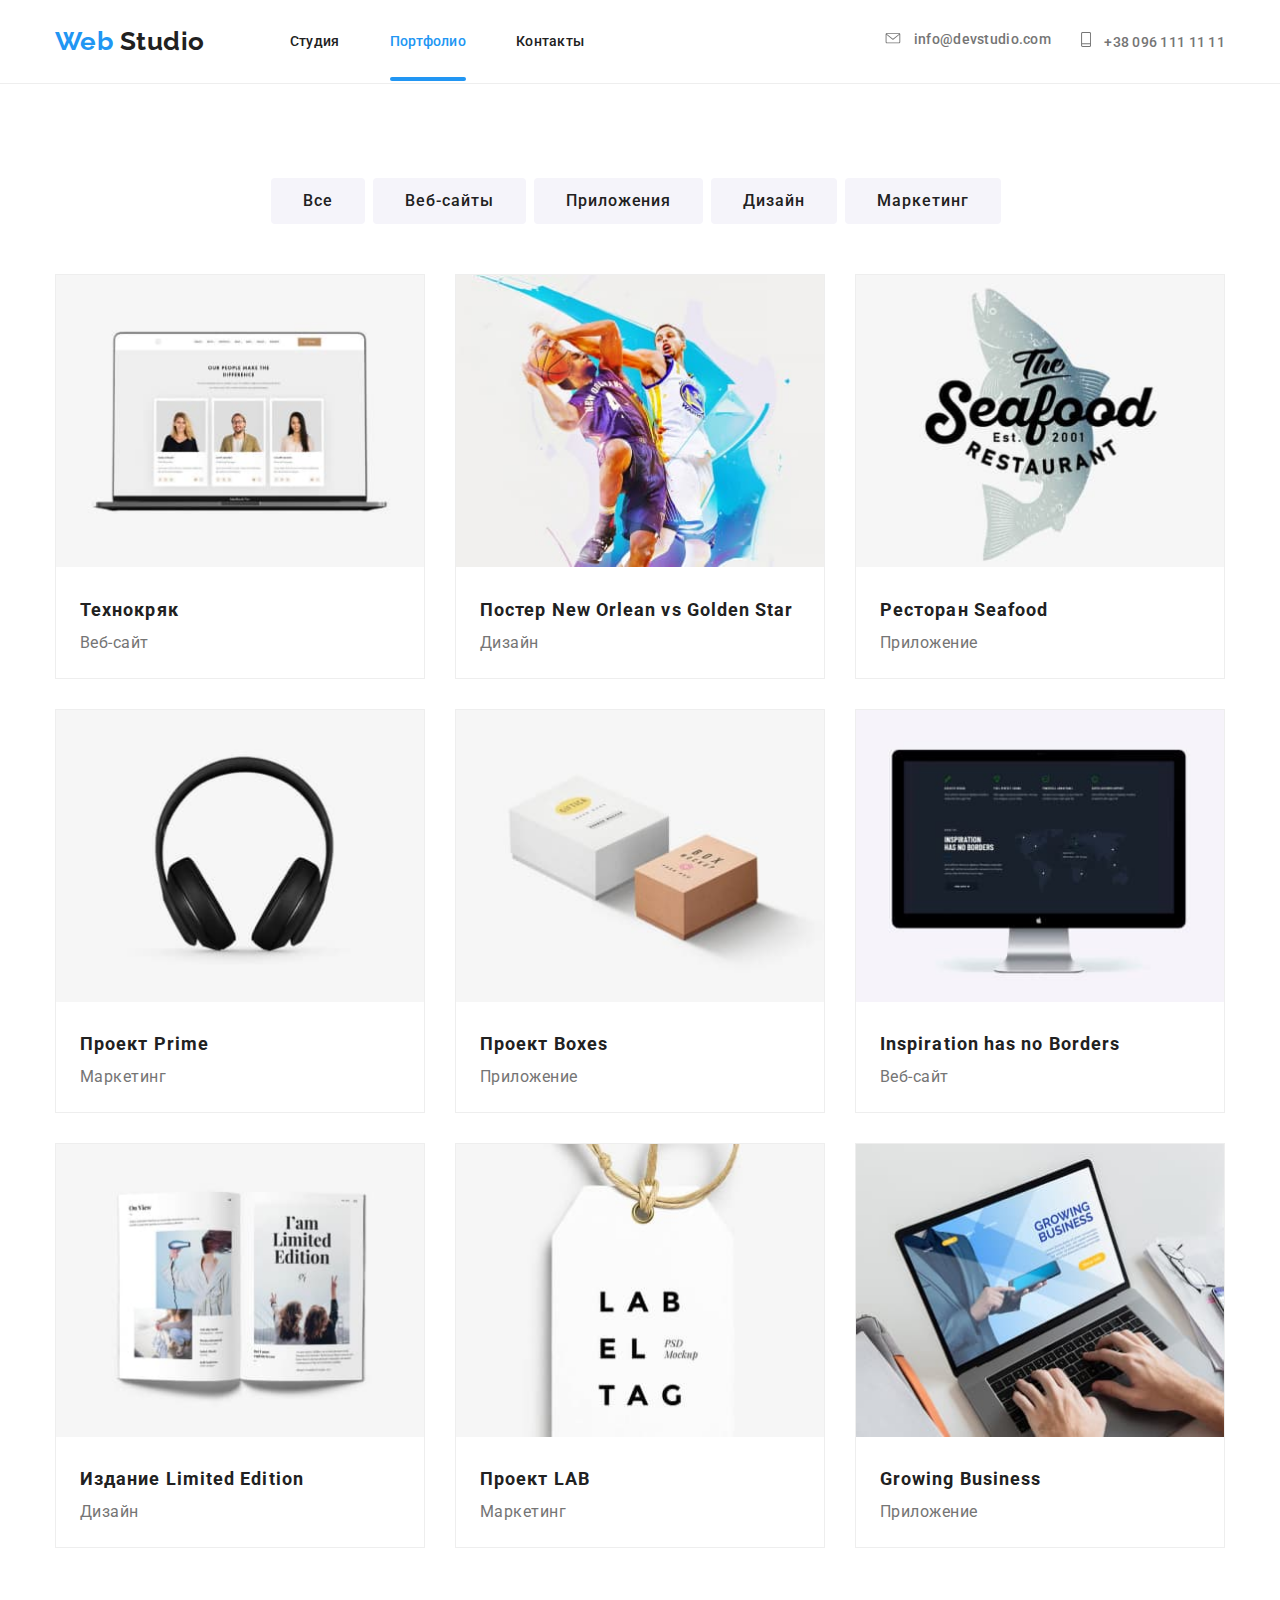
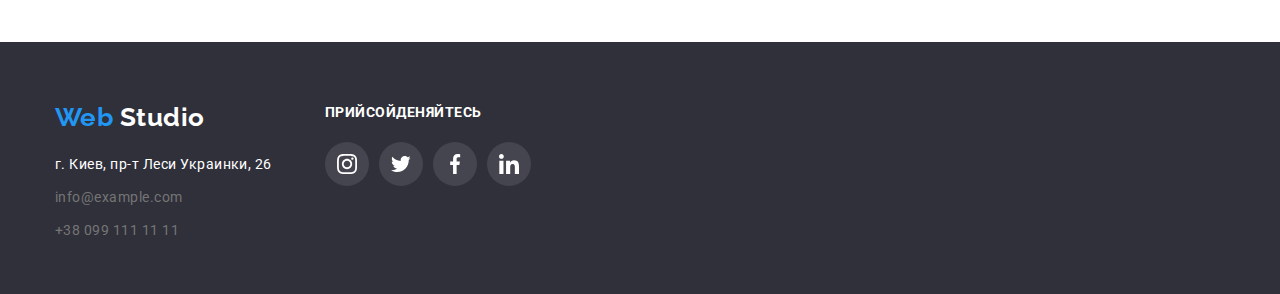
==== portfolio.html @ 03b755bf "добавляет файлы с прошлой домашки" ====
<!DOCTYPE html>
<html lang="ru">
	<head>
		<meta charset="UTF-8" />
		<meta name="viewport" content="width=device-width, initial-scale=1.0" />
		<link
			href="https://fonts.googleapis.com/css2?family=Raleway:wght@700&family=Roboto:wght@500;900&display=swap"
			rel="stylesheet"
		/>
		<link
			rel="stylesheet"
			href="https://cdnjs.cloudflare.com/ajax/libs/modern-normalize/0.7.0/modern-normalize.min.css"
		/>

		<link rel="stylesheet" href="./css/style.css" />

		<title>Web studio Portfolio</title>
	</head>

	<body>
		<!--основная навигация/шапка-->
		<header class="portfolio-border">
			<nav class="site-nav">
				<div class="conteiners">
					<a href="./index.html" class="logo">
						<span>Web</span>
						Studio
					</a>
					<ul class="list">
						<li class="item"><a href="./index.html" class="link">Студия</a></li>
						<li class="item"><a href="./portfolio.html" class="link current-page">Портфолио</a></li>
						<li class="item"><a href="" class="link">Контакты</a></li>
					</ul>
					<ul class="list contacts">
						<li class="item-contact">
							<a href="mailto:info@devstudio.com" class="link contact">
								<svg width="16" height="11" class="contact-icon">
									<use href="./img-origin/symbol-defs-optimize.svg#icon-envelope"></use>
								</svg>
								info@devstudio.com
							</a>
						</li>
						<li class="item-contact">
							<a href="tel:+380961111111" class="link contact">
								<svg width="10" height="15" class="contact-icon">
									<use href="./img-origin/symbol-defs-optimize.svg#icon-phone"></use>
								</svg>
								+38 096 111 11 11
							</a>
						</li>
					</ul>
				</div>
			</nav>
		</header>
		<main>
			<section class="filters">
				<div class="conteiners">
					<h2 hidden>Раздел фильтров</h2>
					<ul class="list">
						<li class="item">
							<button type="button" class="button">Все</button>
						</li>
						<li class="item">
							<button type="button" class="button">Веб-сайты</button>
						</li>
						<li class="item">
							<button type="button" class="button">Приложения</button>
						</li>
						<li class="item">
							<button type="button" class="button">Дизайн</button>
						</li>
						<li class="item">
							<button type="button" class="button">Маркетинг</button>
						</li>
					</ul>
				</div>
			</section>
			<section class="projects">
				<div class="conteiners">
					<h2 hidden>Список проектов</h2>
					<ul class="list">
						<li class="item">
							<a href="">
								<div class="thumb">
									<img src="./img-origin/project-1.jpg" alt="ноутбук" class="project-img" />
									<p class="description">
										Технокряк это современная площадка распространения коронавируса. Компании используют эту платформу
										для цифрового шпионажа и атак на защищённые сервера конкурентов.
									</p>
								</div>
								<div class="inbox-description">
									<h3>Технокряк</h3>
									<p class="sub-title">Веб-сайт</p>
								</div>
							</a>
						</li>
						<li class="item">
							<a href="">
								<div class="thumb">
									<img src="./img-origin/project-2.jpg" alt="ноутбук" class="project-img" />
									<p class="description">
										Технокряк это современная площадка распространения коронавируса. Компании используют эту платформу
										для цифрового шпионажа и атак на защищённые сервера конкурентов.
									</p>
								</div>
								<div class="inbox-description">
									<h3>Постер New Orlean vs Golden Star</h3>
									<p class="sub-title">Дизайн</p>
								</div>
							</a>
						</li>
						<li class="item">
							<a href="">
								<div class="thumb">
									<img src="./img-origin/project-3.jpg" alt="ноутбук" class="project-img" />
									<p class="description">
										Технокряк это современная площадка распространения коронавируса. Компании используют эту платформу
										для цифрового шпионажа и атак на защищённые сервера конкурентов.
									</p>
								</div>
								<div class="inbox-description">
									<h3>Ресторан Seafood</h3>
									<p class="sub-title">Приложение</p>
								</div>
							</a>
						</li>

						<li class="item">
							<a href="">
								<div class="thumb">
									<img src="./img-origin/project-4.jpg" alt="ноутбук" class="project-img" />
									<p class="description">
										Технокряк это современная площадка распространения коронавируса. Компании используют эту платформу
										для цифрового шпионажа и атак на защищённые сервера конкурентов.
									</p>
								</div>
								<div class="inbox-description">
									<h3>Проект Prime</h3>
									<p class="sub-title">Маркетинг</p>
								</div>
							</a>
						</li>
						<li class="item">
							<a href="">
								<div class="thumb">
									<img src="./img-origin/project-5.jpg" alt="ноутбук" class="project-img" />
									<p class="description">
										Технокряк это современная площадка распространения коронавируса. Компании используют эту платформу
										для цифрового шпионажа и атак на защищённые сервера конкурентов.
									</p>
								</div>
								<div class="inbox-description">
									<h3>Проект Boxes</h3>
									<p class="sub-title">Приложение</p>
								</div>
							</a>
						</li>
						<li class="item">
							<a href="">
								<div class="thumb">
									<img src="./img-origin/project-6.jpg" alt="ноутбук" class="project-img" />
									<p class="description">
										Технокряк это современная площадка распространения коронавируса. Компании используют эту платформу
										для цифрового шпионажа и атак на защищённые сервера конкурентов.
									</p>
								</div>
								<div class="inbox-description">
									<h3>Inspiration has no Borders</h3>
									<p class="sub-title">Веб-сайт</p>
								</div>
							</a>
						</li>

						<li class="item">
							<a href="">
								<div class="thumb">
									<img src="./img-origin/project-7.jpg" alt="ноутбук" class="project-img" />
									<p class="description">
										Технокряк это современная площадка распространения коронавируса. Компании используют эту платформу
										для цифрового шпионажа и атак на защищённые сервера конкурентов.
									</p>
								</div>
								<div class="inbox-description">
									<h3>Издание Limited Edition</h3>
									<p class="sub-title">Дизайн</p>
								</div>
							</a>
						</li>
						<li class="item">
							<a href="">
								<div class="thumb">
									<img src="./img-origin/project-8.jpg" alt="ноутбук" class="project-img" />
									<p class="description">
										Технокряк это современная площадка распространения коронавируса. Компании используют эту платформу
										для цифрового шпионажа и атак на защищённые сервера конкурентов.
									</p>
								</div>
								<div class="inbox-description">
									<h3>Проект LAB</h3>
									<p class="sub-title">Маркетинг</p>
								</div>
							</a>
						</li>
						<li class="item">
							<a href="">
								<div class="thumb">
									<img src="./img-origin/project-9.jpg" alt="ноутбук" class="project-img" />
									<p class="description">
										Технокряк это современная площадка распространения коронавируса. Компании используют эту платформу
										для цифрового шпионажа и атак на защищённые сервера конкурентов.
									</p>
								</div>
								<div class="inbox-description">
									<h3>Growing Business</h3>
									<p class="sub-title">Приложение</p>
								</div>
							</a>
						</li>
					</ul>
				</div>
			</section>
		</main>
		<!--подвал-->
		<footer class="footer">
			<div class="conteiners">
				<div class="input-conteiner">
					<h2 hidden>Контактная информация</h2>
					<a href="./index.html" class="logo">
						<span>Web</span>
						Studio
					</a>
					<address>
						<a href="https://goo.gl/maps/7qZ9SEmHGYKd3bcy6" class="contact adress">г. Киев, пр-т Леси Украинки, 26</a>
						<a href="mailto:info@example.com" class="contact phone">info@example.com</a>
						<a href="tel:+380991111111" class="contact mail">+38 099 111 11 11</a>
					</address>
				</div>
				<div class="input-conteiner">
					<b class="connect">Прийсойденяйтесь</b>

					<ul class="socialnetwork-list">
						<li class="socialnetwork-icon">
							<a href="" aria-label="instagram" class="social-links">
								<svg width="20" height="20">
									<use href="./img-origin/symbol-defs-optimize.svg#icon-instagram-footer"></use>
								</svg>
							</a>
						</li>
						<li class="socialnetwork-icon">
							<a href="" aria-label="Twitter" class="social-links">
								<svg width="20" height="20">
									<use href="./img-origin/symbol-defs-optimize.svg#icon-twitter-footer"></use>
								</svg>
							</a>
						</li>
						<li class="socialnetwork-icon">
							<a href="" aria-label="Facebook" class="social-links">
								<svg width="20" height="20">
									<use href="./img-origin/symbol-defs-optimize.svg#icon-facebook-footer"></use>
								</svg>
							</a>
						</li>
						<li class="socialnetwork-icon">
							<a href="" aria-label="LinkenIn" class="social-links">
								<svg width="20" height="20">
									<use href="./img-origin/symbol-defs-optimize.svg#icon-linkedin-footer"></use>
								</svg>
							</a>
						</li>
					</ul>
				</div>
			</div>
			<!--ТУТ место для "подписатся сейчас"  -->
			<div></div>
		</footer>
	</body>
</html>
---- css/style.css ----
html {
	box-sizing: border-box;
}

*,
*::before,
*::after {
	box-sizing: inherit;
}
/* базовая палитра */
:root {
	--acent-text-color: #2196f3;
	--main-text-color: #212121;
	--secondary-text-color: #757575;
	--text-white-color: #ffffff;
}
/* установкао сновных правил*/
body {
	font-family: Roboto, sans-serif;
	font-style: normal;
	letter-spacing: 0.03em;
	font-weight: 400;
}
h1,
h2,
h3,
h4,
h5,
h6,
p,
a,
ul {
	margin: 0 0;
	padding: 0 0;
}
/*основные утилиты*/
.conteiners {
	margin: auto;
	max-width: 1200px;
	padding: 0 15px;
}
.logo {
	font-family: Raleway;
	text-decoration: none;
	font-weight: 700;
	font-size: 26px;
	line-height: 1.19;
}
.logo > span {
	color: var(--acent-text-color);
}

li {
	list-style-type: none;
}
.link {
	text-decoration: none;
	color: #212121;
}
.button {
	display: inline-block;
	border: 0px;
	margin-top: 0px;
	padding: 10px 32px;
	border-radius: 4px;
	align-items: center;
	text-align: center;

	color: var(--text-white-color);
	background-color: var(--acent-text-color);
	font-weight: 700;
	font-size: 16px;
	line-height: 1.875;
	letter-spacing: 0.06em;

	transition: background-color 250ms cubic-bezier(0.4, 0, 0.2, 1), color 250ms cubic-bezier(0.4, 0, 0.2, 1);
}
.button:hover,
.button:focus {
	color: var(--acent-text-color);
	background-color: var(--text-white-color);
}

.title {
	font-weight: 700;
	font-size: 36px;
	line-height: 1.17;
	letter-spacing: 0.03em;
	color: var(--main-text-color);
}
.current-page {
	position: relative;
	color: var(--acent-text-color);
}
.current-page::after {
	position: absolute;
	left: 0;
	bottom: 0;
	display: block;
	content: " ";
	width: 100%;
	height: 4px;
	background: #2196f3;
	border-radius: 2px;
}

/*навиационная панель вся */

.site-nav .conteiners {
	display: flex;
	align-items: center;
}

/* навиационная панель - логотип */
.site-nav .logo {
	color: var(--main-text-color);
	font-weight: 700;
	padding-top: 24px;
	padding-bottom: 25px;
}

/* навиационная панель - навигация сайта*/
.site-nav .list {
	display: flex;
}
.site-nav .item:first-child {
	margin-left: 85px;
}
.site-nav .item:not(:last-child) {
	margin-right: 50px;
}
.site-nav .item-contact:not(:last-child) {
	margin-right: 30px;
}

.site-nav .link {
	display: block;
	padding-top: 32px;
	padding-bottom: 32px;
	font-style: normal;
	font-weight: 500;
	font-size: 14px;
	line-height: 1.14;
	letter-spacing: 0.02em;
	transition: color 250ms cubic-bezier(0.4, 0, 0.2, 1);
}
.site-nav .link:hover,
.site-nav .link:focus {
	color: var(--acent-text-color);
}
/*навиационная панель - навигация контактов*/
.site-nav .contact {
	color: var(--secondary-text-color);
}

.site-nav .contacts {
	margin-left: auto;
}
.item-contact .contact-icon {
	margin-right: 10px;
}

.contact-icon {
	fill: currentColor;
}
/* герой */

.hero {
	max-width: 1600px;
	min-height: 600px;
	margin-left: auto;
	margin-right: auto;

	background-image: linear-gradient(to right, rgba(47, 48, 58, 0.4), rgba(47, 48, 58, 0.8)),
		url(../img-origin/Header-optimize.jpg);

	background-repeat: no-repeat;
	background-position: center;
	background-size: cover;
	text-align: center;
}
.hero {
	padding-top: 200px;
	padding-bottom: 200px;
}
.hero .title {
	max-width: 696px;
	margin-right: auto;
	margin-left: auto;
	margin-bottom: 30px;
	color: var(--text-white-color);

	font-weight: 900;
	font-size: 44px;
	line-height: 1.36;
	text-align: center;
	letter-spacing: 0.06em;
	text-transform: uppercase;
}
/* наши особенности*/
.features {
	padding-top: 94px;
}
/*наши особенности - список*/
.features .list {
	display: flex;
}
/*наши особенности - список - карточки*/
.features .item {
	max-width: 270px;
}
.features .icon-conter {
	display: flex;
	justify-content: center;
	align-items: center;
	width: 270px;
	height: 120px;
	background-color: #f5f4fa;
	margin-bottom: 30px;
}

.features .item:not(:last-child) {
	margin-right: 30px;
}

.features .sub-title {
	margin-bottom: 10px;

	font-weight: 700;
	font-size: 14px;
	line-height: 1.14;
	text-transform: uppercase;
}
.features .post {
	font-weight: 400;
	font-size: 14px;
	line-height: 1.71;
	color: var(--secondary-text-color);
}

/*чем мы занимаемся*/
.work {
	padding-top: 94px;
	padding-bottom: 94px;
}

.work .title {
	font-weight: 700;
	font-size: 36px;
	line-height: 1.17;
	text-align: center;
	margin-bottom: 50px;
}

.work .list {
	display: flex;
}
/*чем мы занимаемся - карточки*/
.work .item {
	position: relative;
	max-width: 370px;
}
.work .item:not(:last-child) {
	margin-right: 30px;
}
.work .sub-title {
	position: absolute;
	left: 0;
	bottom: 0;
	display: flex;
	align-items: center;
	justify-content: center;
	color: var(--text-white-color);
	text-align: center;
	text-transform: uppercase;
	font-family: roboto, sans-serif;
	font-weight: 700;
	font-size: 14px;
	line-height: 1.145;

	width: 370px;
	height: 70px;

	background: rgba(47, 48, 58, 0.8);
}

/*наша команда*/
.team {
	background-color: #f5f4fa;
	padding-top: 94px;
	padding-bottom: 94px;
}

/*команда заголовок*/
.team .title {
	margin-bottom: 50px;

	text-align: center;
}
/*список учасников*/
.team .list {
	display: flex;

	text-align: center;
}
.team .item {
	background-color: white;
	max-height: 428px;
	padding-bottom: 30px;
}
.team .item:not(:last-child) {
	margin-right: 30px;
}
.team .team-img {
	display: block;
}
/* карточка учасников*/
.team .name {
	margin-top: 30px;
	margin-bottom: 10px;

	color: var(--main-text-color);
	font-weight: 500;
	font-size: 16px;
	line-height: 1.19;
}

.team .position {
	margin-bottom: 16px;

	color: var(--secondary-text-color);
	font-weight: 400;
	font-size: 16px;
	line-height: 1.19;
}
/*карточка учасников - социальные сети*/
.team .socialnetwork-list {
	display: flex;
	max-width: 207px;
	justify-content: space-between;
	margin-left: 32px;
}

.team .social-icon:not(:last-child) {
	margin-right: 10px;
}
.team .social-link {
	display: flex;
	justify-content: center;
	align-items: center;
	width: 44px;
	height: 44px;
	color: #afb1b8;
	transition: color 250ms cubic-bezier(0.4, 0, 0.2, 1), background-color 250ms cubic-bezier(0.4, 0, 0.2, 1),
		border-radius 250ms cubic-bezier(0.4, 0, 0.2, 1);
}
.icon-socialnetwork {
	fill: currentColor;
}
.team .social-link:hover,
.team .social-link:focus {
	color: var(--text-white-color);
	background-color: var(--acent-text-color);
	border-radius: 180px;
}
/* клиенты */
.client {
	padding-top: 94px;
	padding-bottom: 94px;
}
/*клиенты - заголовок*/
.client .title {
	text-align: center;
	margin-bottom: 50px;
}
/*клиенты - список*/
.client .list {
	display: flex;
	justify-content: space-between;
}

.client .list-item:not(:last-child) {
	margin-right: 30px;
}

.client .list-item {
	width: 270px;

	display: flex;
	justify-content: center;
}
.client .client-link {
	border: 1px solid #afb1b8;
	border-radius: 4px;
	width: 170px;
	height: 90px;

	color: #afb1b8;
	display: flex;
	justify-content: center;
	align-items: center;
	transition: color 250ms cubic-bezier(0.4, 0, 0.2, 1), background-color 250ms cubic-bezier(0.4, 0, 0.2, 1),
		border-radius 250ms cubic-bezier(0.4, 0, 0.2, 1);
}

.client .client-link:hover,
.client .client-link:focus {
	border: 1px solid #2196f3;
	border-radius: 4px;
	color: var(--acent-text-color);
}
.client .client-logo {
	fill: currentColor;
}
/*футер*/
.footer {
	background-color: #2f303a;
	height: 252px;
	padding-bottom: 60px;
}
.footer .conteiners {
	display: flex;
	padding-top: 60px;
}
/*футре - столбец адресов*/
.footer .input-conteiner {
	display: block;
	width: 270px;
}
.footer .logo {
	display: block;
	margin-bottom: 20px;

	color: var(--text-white-color);
	text-decoration: none;
}
.footer .contact {
	color: var(--secondary-text-color);
	font-style: normal;
	font-weight: 400;
	font-size: 14px;
	line-height: 1.71;
	text-decoration: none;
}
.footer .adress {
	color: var(--text-white-color);
}
/*футре - столбец присойденяйтесь */
.footer .connect {
	display: block;
	margin-bottom: 20px;

	color: var(--text-white-color);
	font-weight: 700;
	font-size: 14px;
	line-height: 1.43;
	text-transform: uppercase;
}
.footer .socialnetwork-list {
	display: flex;
	align-items: center;
	max-width: 207px;
}
.footer .socialnetwork-icon {
}
.footer .social-links {
	display: flex;
	justify-content: center;
	align-items: center;
	width: 44px;
	height: 44px;
	border-radius: 180px;
	background-color: rgba(255, 255, 255, 0.1);
	transition: background-color 250ms cubic-bezier(0.4, 0, 0.2, 1);
}
.footer .social-links:hover,
.footer .social-links:focus {
	background-color: var(--acent-text-color);
}

.footer .socialnetwork-icon:not(:last-child) {
	margin-right: 10px;
}
.footer .adress,
.footer .phone {
	display: flex;
	margin-bottom: 9px;
}

/* ПОРТФОЛИО */

/*портфолио фильтры*/
.filters {
	padding-top: 94px;
	padding-bottom: 50px;
}
.filters .list {
	display: flex;
	justify-content: center;
}

.filters .item {
	margin-right: 8px;
}

.filters .button {
	text-align: center;
	color: var(--main-text-color);
	font-weight: 500;
	font-size: 16px;
	line-height: 1.62;
	border-radius: 4px;

	background-color: #f5f4fa;
	transition: color 250ms cubic-bezier(0.4, 0, 0.2, 1), background-color 250ms cubic-bezier(0.4, 0, 0.2, 1),
		border-radius 250ms cubic-bezier(0.4, 0, 0.2, 1), box-shadow 250ms cubic-bezier(0.4, 0, 0.2, 1);
}

.filters .button:hover,
.filters .button:focus {
	color: var(--text-white-color);
	background-color: var(--acent-text-color);
	box-shadow: 0px 3px 1px rgba(0, 0, 0, 0.1), 0px 1px 2px rgba(0, 0, 0, 0.08), 0px 2px 2px rgba(0, 0, 0, 0.12);
	border-radius: 4px;
}

/*портфолио работ*/
.portfolio-border {
	border-bottom: 1px solid #eeeeee;
}
.projects {
	padding-bottom: 94px;
}

.projects .list {
	display: flex;
	flex-wrap: wrap;
}
.project-img {
	width: 100%;
}
.projects .thumb {
	position: relative;
	overflow: hidden;
}
.projects .description {
	position: absolute;
	left: 0;
	top: 0;
	width: 100%;
	height: 100%;
	opacity: 0;
	pointer-events: none;
	transform: translateY(100%);
	transition: transform 250ms cubic-bezier(0.4, 0, 0.2, 1), opacity 250ms cubic-bezier(0.4, 0, 0.2, 1);

	background: rgba(33, 150, 243, 0.9);
	color: var(--text-white-color);
	padding: 63px 24px;
	font-family: Roboto;
	font-weight: 400;
	font-size: 18px;
	line-height: 1.56;
	letter-spacing: 0.03em;
}
.projects .item:hover .description,
.projects .item:focus .description {
	transform: translateY(0);
	opacity: 1;
}
.projects .item {
	max-width: 370px;
	border: 1px solid #eeeeee;
	transition: box-shadow 250ms cubic-bezier(0.4, 0, 0.2, 1);
}
.projects .item:hover,
.projects .item:focus {
	box-shadow: 0px 1px 1px rgba(0, 0, 0, 0.12), 0px 4px 4px rgba(0, 0, 0, 0.06), 1px 4px 6px rgba(0, 0, 0, 0.16);
}

.projects .item:not(:nth-child(3n)) {
	margin-right: 30px;
}
.projects .item:not(:nth-last-child(-n + 3)) {
	margin-bottom: 30px;
}
.projects .inbox-description {
	width: 100%;
	padding-top: 20px;
	padding-left: 24px;
	padding-right: 24px;
	padding-bottom: 20px;
}
.projects a {
	text-decoration: none;
	text-transform: none;
}
.projects h3 {
	color: var(--main-text-color);
	font-weight: 700;
	font-size: 18px;
	line-height: 2;

	letter-spacing: 0.06em;
}
.projects .sub-title {
	color: var(--secondary-text-color);
	font-weight: 400;
	font-size: 16px;
	line-height: 1.87;
}

/*МОДАЛКА*/

.modal {
	position: fixed;
	left: 0;
	top: 0;
	width: 100%;
	height: 100%;
	transition: opacity 2s linear;

	background: rgba(0, 0, 0, 0.2);
	overflow: hidden;
	opacity: 1;
	transition: opacity 500ms cubic-bezier(0.4, 0, 0.2, 1);
}

.modal-inbox {
	position: absolute;
	display: block;
	width: 528px;
	height: 581px;
	left: 50%;
	top: 50%;
	transform: translate(-50%, -50%);
	background: #ffffff;
	box-shadow: 0px 1px 3px rgba(0, 0, 0, 0.12), 0px 1px 1px rgba(0, 0, 0, 0.14), 0px 2px 1px rgba(0, 0, 0, 0.2);
	border-radius: 4px;
	outline: 2px solid black;
}
.is-hidden {
	opacity: 0;
	pointer-events: none;
}
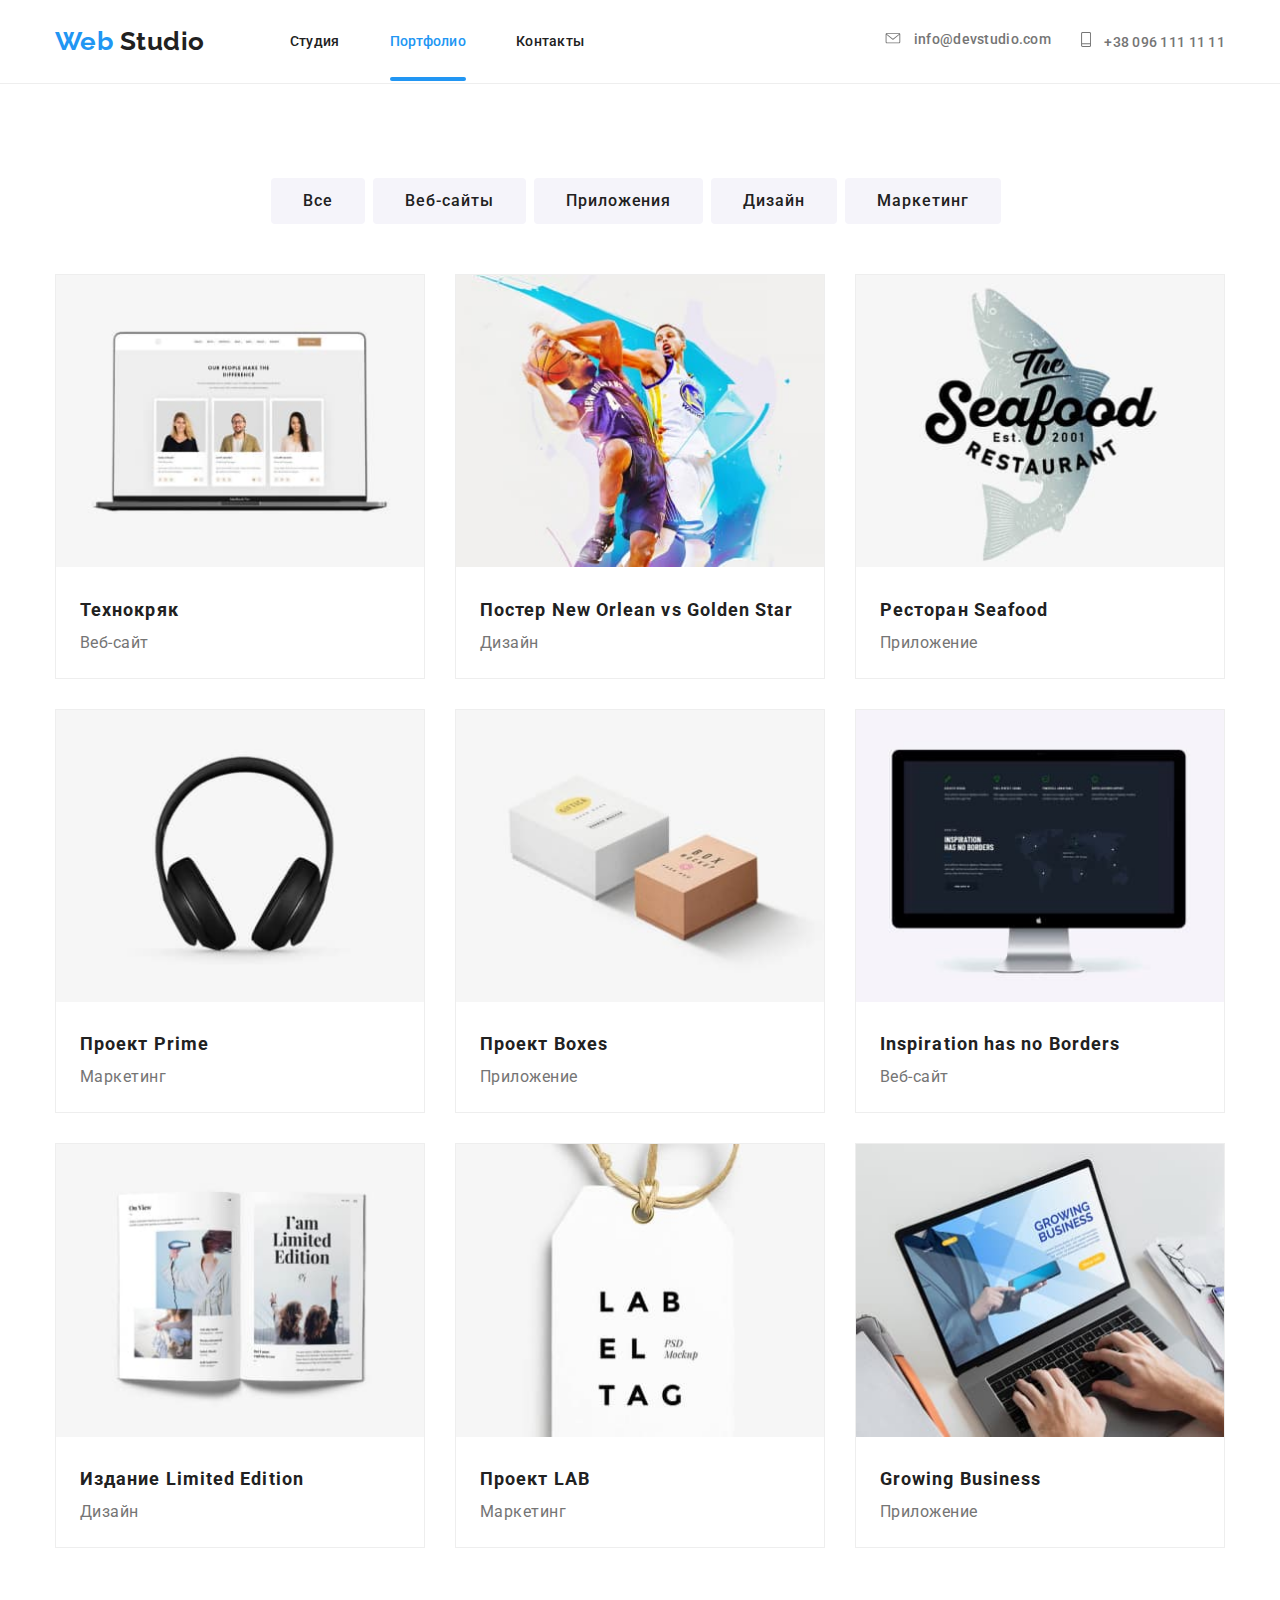
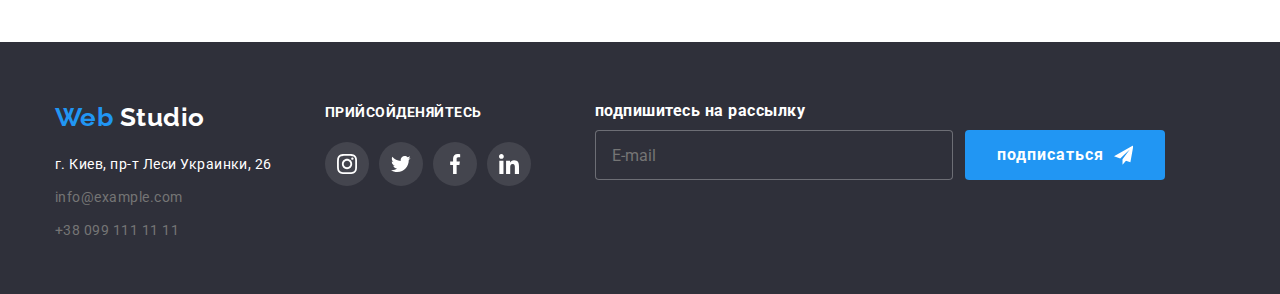
==== commit b2f218cb: "добавляет в футер раздел подписатся" ====
--- a/portfolio.html
+++ b/portfolio.html
@@ -269,9 +269,21 @@
 						</li>
 					</ul>
 				</div>
+				<div class="subscribe">
+					<b>подпишитесь на рассылку</b>
+					<div class="subscribe-inbox">
+						<form class="form-field">
+							<input type="email" placeholder="E-mail" />
+						</form>
+						<button class="button subs">
+							<span>подписаться</span>
+							<svg width="24" height="24" class="subs-icon">
+								<use href="./img-origin/symbol-defs-optimize.svg#icon-icon-send" class="icon"></use>
+							</svg>
+						</button>
+					</div>
+				</div>
 			</div>
-			<!--ТУТ место для "подписатся сейчас"  -->
-			<div></div>
 		</footer>
 	</body>
 </html>
--- a/css/style.css
+++ b/css/style.css
@@ -486,7 +486,58 @@
 	display: flex;
 	margin-bottom: 9px;
 }
-
+/*ФУТР ПОДПИСАТСЯ*/
+.subscribe {
+	color: var(--text-white-color);
+}
+.subscribe b {
+	display: block;
+	margin-bottom: 10px;
+}
+.subscribe .form-field {
+	margin-right: 12px;
+
+	margin-bottom: 0px;
+}
+.subscribe input {
+	width: 358px;
+	height: 50px;
+	background-color: #2f303a;
+	margin-bottom: 0px;
+	border: 1px solid rgba(255, 255, 255, 0.3);
+	border-radius: 4px;
+	padding: 15px 16px;
+	color: var(--text-white-color);
+}
+.subscribe input:focus {
+	border: 1px solid rgba(255, 255, 255, 0.3);
+}
+.subscribe .subs {
+	width: 200px;
+	height: 50px;
+}
+.subscribe .subscribe-inbox {
+	display: flex;
+}
+.subscribe .button {
+	display: flex;
+	justify-content: center;
+
+	/*position: relative;*/
+}
+.subscribe .button:hover {
+	background-color: #188ce8;
+	color: var(--text-white-color);
+}
+.subscribe .subs-icon {
+	/*position: absolute;
+	top: 50%;
+	transform: translateY(-50%);
+	right: 28px;*/
+}
+.subs span {
+	margin-right: 10px;
+}
 /* ПОРТФОЛИО */
 
 /*портфолио фильтры*/
@@ -643,3 +694,137 @@
 	opacity: 0;
 	pointer-events: none;
 }
+.modal form {
+	height: 100%;
+	outline: 2px solid red;
+	padding: 40px;
+	margin-left: auto;
+	margin-right: auto;
+}
+.modal .form-field {
+	display: flex;
+	flex-direction: column;
+	justify-content: center;
+	position: relative;
+}
+
+.modal .btn-close {
+	position: absolute;
+	background-color: #fff;
+}
+.modal .form-field input {
+	margin: 0px;
+	padding-left: 42px;
+	padding-top: 12px;
+	padding-bottom: 12px;
+	border: 1px solid rgba(33, 33, 33, 0.2);
+	border-radius: 4px;
+	height: 40px;
+	margin-bottom: 10px;
+}
+.form-field label {
+	font-family: Roboto;
+	font-weight: 400;
+	font-size: 12px;
+	line-height: 1.166;
+	letter-spacing: 0.01em;
+	color: #757575;
+	margin-bottom: 4px;
+}
+textarea {
+	resize: none;
+	border: 1px solid rgba(33, 33, 33, 0.2);
+	border-radius: 4px;
+	height: 120px;
+	padding: 12px 16px;
+	margin-bottom: 20px;
+}
+.modal h2 {
+	font-family: Roboto;
+
+	font-weight: 700;
+	font-size: 20px;
+	line-height: 1.15;
+	margin-bottom: 12px;
+}
+.modal .button {
+	display: block;
+	margin-left: auto;
+	margin-right: auto;
+	margin-top: 40px;
+	box-shadow: 0px 4px 4px rgba(0, 0, 0, 0.15);
+}
+.modal .button:hover,
+.modal .button:focus {
+	color: var(--text-white-color);
+	background-color: #188ce8;
+}
+.modal .btn-close {
+	margin-top: 8px;
+
+	display: flex;
+	justify-content: center;
+	align-items: center;
+	width: 30px;
+	height: 30px;
+	border-radius: 180px;
+	border: 1px solid rgba(0, 0, 0, 0.1);
+}
+.modal .modal-icon {
+	position: absolute;
+	left: 15px;
+	top: 55%;
+	transform: translateY(-50%);
+}
+
+.modal .form-input:hover,
+.modal .form-input:focus {
+	border: 1px solid var(--acent-text-color);
+	outline: none;
+}
+.modal .form-input:hover + svg,
+.modal .form-input:focus + svg {
+	fill: var(--acent-text-color);
+}
+.modal .btn-close:hover,
+.modal .btn-close:focus {
+	fill: var(--acent-text-color);
+	border: 1px solid rgba(0, 0, 0, 0.1);
+	outline: none;
+}
+.modal textarea:hover,
+.modal textarea:focus {
+	border: 1px solid var(--acent-text-color);
+	outline: none;
+}
+.btn-close {
+	position: absolute;
+	right: 8px;
+}
+.modal .chek {
+	display: flex;
+	align-items: center;
+
+	font-family: Roboto;
+	font-weight: 400;
+	font-size: 14px;
+	line-height: 1.71;
+	color: var(--secondary-text-color);
+	text-decoration: none;
+}
+.modal .chek-input:checked + .icon-chek {
+	background: #2196f3;
+	border: 1px solid var(--acent-text-color);
+	border-radius: 2px;
+}
+.modal .icon-chek {
+	border: 1px solid var(--secondary-text-color);
+	margin-right: 7px;
+	border-radius: 2px;
+}
+.modal a {
+	color: var(--acent-text-color);
+}
+.chek .chek-input {
+	appearance: none;
+}
